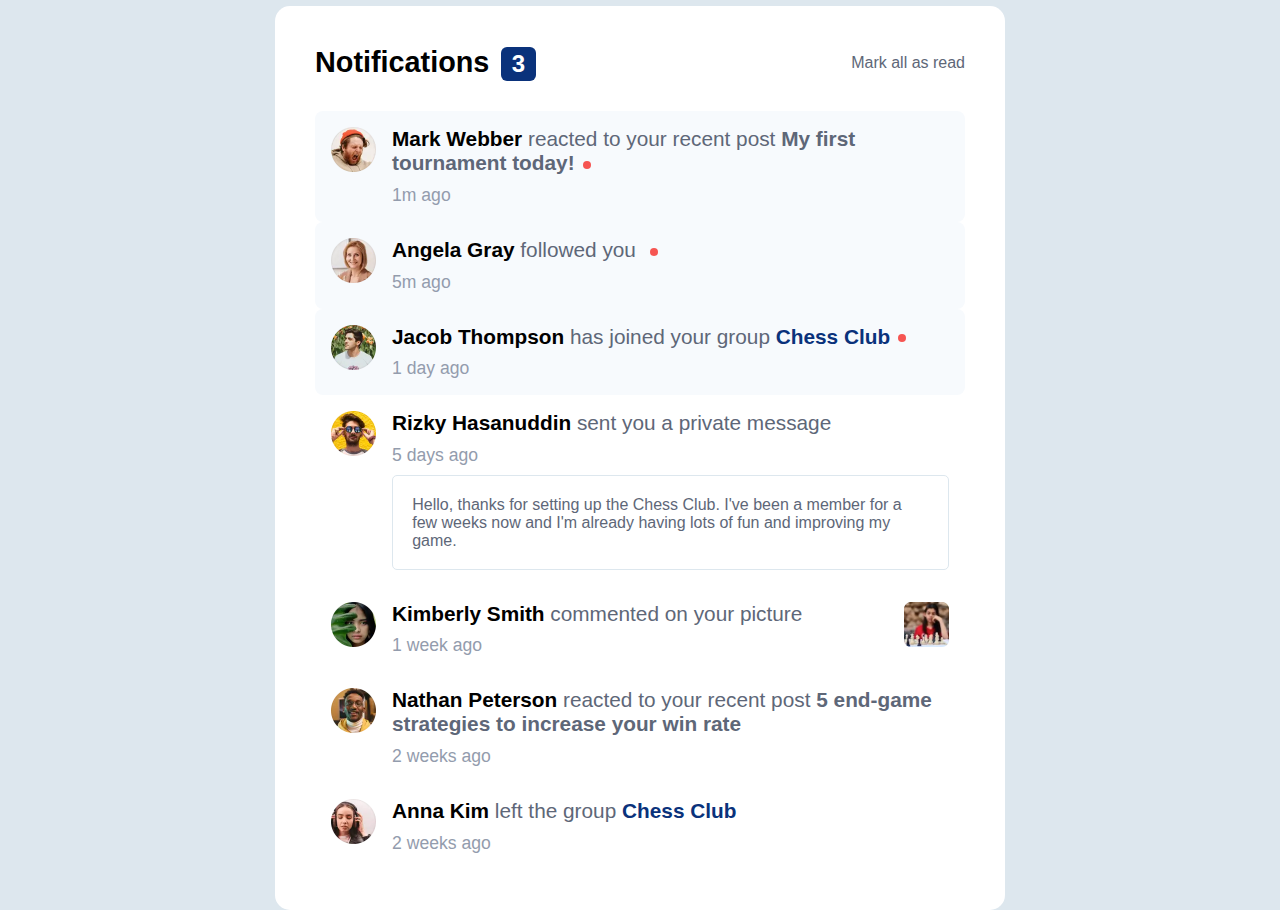
==== index.html @ 42d2faed "actulizar carpetas" ====
<!DOCTYPE html>
<html lang="en">
  <head>
    <meta charset="UTF-8" />
    <meta name="viewport" content="width=device-width, initial-scale=1.0" />
    <!-- displays site properly based on user's device -->

    <link
      rel="icon"
      type="image/png"
      sizes="32x32"
      href="./assets/images/favicon-32x32.png"
    />
    <link rel="stylesheet" href="/css/main.css">

    <title>Frontend Mentor | Notifications page</title>

    <!-- Feel free to remove these styles or customise in your own stylesheet 👍 -->
    <style>
      .attribution {
        font-size: 11px;
        text-align: center;
      }
      .attribution a {
        color: hsl(228, 45%, 44%);
      }
    </style>
  </head>
  <body>
    <!--Notifications-->
    <main class="notifications">
      <!--Header-->
      <header class="header">
        <h1 class="header__title">Notifications <span class="unread-count">3</span></h1>
        <a href="#" class="header__link">Mark all as read</a>
      </header>

      <!--Notification unread-->
      <article class="notification notification--unread">
        <img src="assets/images/avatar-mark-webber.webp" alt="User Avatar" class="avatar">
        <h2 class="notification__title"><strong>Mark Webber</strong> reacted to your recent post <a href="#"
            class="link link--post">My first tournament
            today!</a><span class="unread-bubble"></span></h2>
        <p class="date">1m ago</p>
      </article>

      <!--Notification unread-->
      <article class="notification notification--unread">
        <img src="assets/images/avatar-angela-gray.webp" alt="User Avatar" class="avatar">
        <h2 class="notification__title"><strong>Angela Gray</strong> followed you <span class="unread-bubble"></span></h2>
        <p class="date">5m ago</p>
      </article>

      <!--Notification unread-->
      <article class="notification notification--unread">
        <img
          src="assets/images/avatar-jacob-thompson.webp" alt="" class="avatar"/>
        <h2 class="notification__title"> <strong>Jacob Thompson</strong> has joined your group <a href="#" class="link link--group">Chess Club</a><span class="unread-bubble"></span></h2> 
        <p class="date">1 day ago</p>
        
      </article>

      

      <!--Notification with message-->
      <article class="notification notification--message">
        <img
          src="assets/images/avatar-rizky-hasanuddin.webp"
          alt=""
          class="avatar"
        />
        <h2 class="notification__title">
          <strong>Rizky Hasanuddin </strong> sent you a private message
        </h2>
        <p class="date">5 days ago</p>
        <p class="notification__message">
          Hello, thanks for setting up the Chess Club. I've been a member for a
          few weeks now and I'm already having lots of fun and improving my
          game.
        </p>
      </article>

      <!--Notification picture-->
      <article class="notification notification--picture">
        <img
          src="assets/images/avatar-kimberly-smith.webp" alt="" class="avatar"/>
        <h2 class="notification__title"> <strong> Kimberly Smith</strong> commented on your picture </span></h2> 
        <p class="date">1 week ago </p>
        <img src="/assets/images/image-chess.webp" alt="" class="notification__image">
      </article>

       <!--Notification-->
       <article class="notification">
        <img src="assets/images/avatar-nathan-peterson.webp" alt="User Avatar" class="avatar">
        <h2 class="notification__title"><strong>Nathan Peterson</strong> reacted to your recent post <a href="#"
            class="link link--post"> 5 end-game strategies to increase your win rate</a></h2>
        <p class="date">2 weeks ago</p>
      </article>

            <!--Notification -->
      <article class="notification">
        <img
          src="assets/images/avatar-anna-kim.webp" alt="" class="avatar"/>
        <h2 class="notification__title"> <strong>Anna Kim</strong> left the group <a href="#" class="link link--group">Chess Club</a></span></h2> 
        <p class="date">2 weeks ago</p>
        
      </article>
    </main>
  </body>
</html>
---- css/main.css ----
/*General*/
:root{
    --very-light-blue: #DDE7EE;
    --dark-grey-blue: #5E6778; 
    --grey-blue:#939CAD;
    --blue: #0A327B;
    --snow: #F7FAFD;
    --red: #F65552;
}
*{
    box-sizing: border-box;
}

html,body{
    height: 100%;
}
body{
    font-family: sans-serif;
    display: flex;
    justify-content: center;
    align-items: center;
    background-color: var(--very-light-blue);
}
a{
    text-decoration: none;
    color: var(--dark-grey-blue);
}

/* Notifications */
.notifications{
    max-width: 730px;
    background-color: white;
    border-radius: 15px;
    padding: 2.5rem;
}

/* Header */
.header{
    display: flex;
    align-items: center;
    justify-content: space-between;
    margin-bottom: 2rem;
}
.header__title{
    margin: 0;
    font-size: 1.8rem;
}
.unread-count{
    background-color: var(--blue);
    color: white;
    font-size: 1.5rem;
    padding: .2rem .7rem;
    border-radius: 6px;
    margin-left: .2rem;
}

/* Notification */

.notification{
    padding: 1rem;
    display: grid;
    column-gap: 1rem;
    row-gap: .6rem;
     /*Definir areas segun el preview, para indicar que no hay nada(.)*/
     grid-template-areas: 
     "avatar title"
     "avatar date";
     grid-template-columns: min-content 1fr;
   
}
/* Notification unread*/
.notification--unread{
    background-color: var(--snow);
    border-radius: 8px;
}
.notification--message{
     /*Definir areas segun el preview, para indicar que no hay nada(.)*/
     grid-template-areas: 
     "avatar title"
     "avatar date"
     ". message";
}

.notification--picture{
    grid-template-areas: 
    "avatar title image"
    "avatar date image ";
    grid-template-columns: min-content 1fr min-content;
}

/*Cualquier elemento descendente*/
.notification > *{
    margin: 0;
}
.avatar{
    width: 45px;
    height: auto;
    grid-area: avatar;
}
.notification__title{
    font-weight: normal;
    grid-area: title;
    font-size: 1.3rem;
    color: var(--dark-grey-blue);
}
.link{
    font-weight: bold;  
}
.link--group{
    color: var(--blue);
}
.unread-bubble{
    background-color: var(--red);
    width: 8px;
    height: 8px;
    display: inline-block;
    border-radius: 50%;
    margin-left: .5rem;
    vertical-align: middle;
    
}
.notification__title strong{
    color: black;
}
.date{
    grid-area: date;
    font-size: 1.1rem;
    color: var(--grey-blue);
}
.notification__message{
    grid-area: message;
    border: 1px solid var(--very-light-blue);
    border-radius: 5px;
    padding: 1.2rem;
    color: var(--dark-grey-blue); 
}
.notification__image{
    width: 45px;
    height: 45px;
    grid-area: image;
}
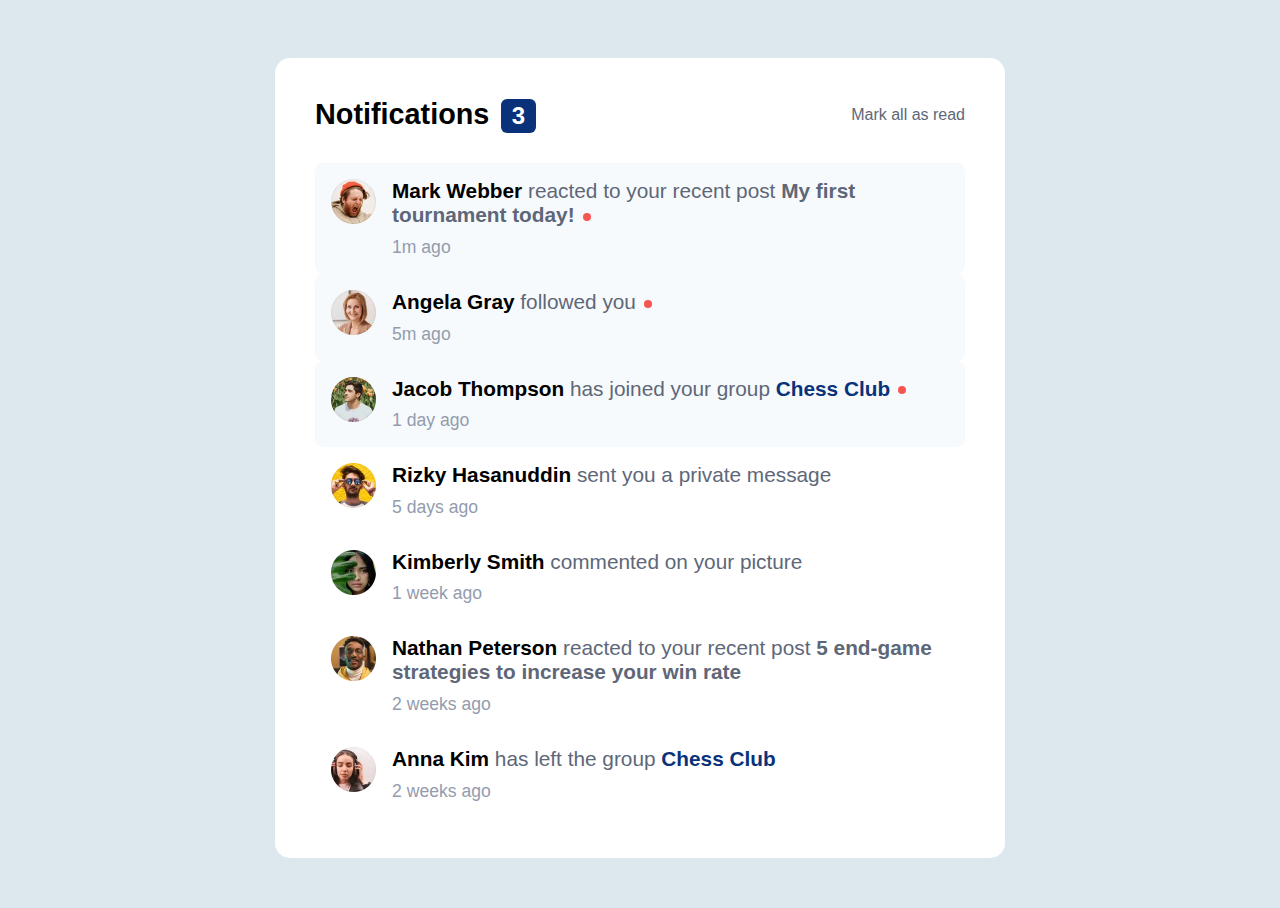
==== commit 6ad32690: "agregar el resto de notificaciones al -collections- y desplegarlas con la respectiva funcion" ====
--- a/index.html
+++ b/index.html
@@ -3,6 +3,7 @@
   <head>
     <meta charset="UTF-8" />
     <meta name="viewport" content="width=device-width, initial-scale=1.0" />
+    <title>Frontend Mentor | Notifications page</title>
     <!-- displays site properly based on user's device -->
 
     <link
@@ -12,8 +13,7 @@
       href="./assets/images/favicon-32x32.png"
     />
     <link rel="stylesheet" href="/css/main.css">
-
-    <title>Frontend Mentor | Notifications page</title>
+    <script defer src="/js/main.js"></script>
 
     <!-- Feel free to remove these styles or customise in your own stylesheet 👍 -->
     <style>
@@ -27,15 +27,16 @@
     </style>
   </head>
   <body>
-    <!--Notifications-->
+    
+    
     <main class="notifications">
-      <!--Header-->
+      
       <header class="header">
         <h1 class="header__title">Notifications <span class="unread-count">3</span></h1>
         <a href="#" class="header__link">Mark all as read</a>
       </header>
-
-      <!--Notification unread-->
+<!--
+     Notification unread
       <article class="notification notification--unread">
         <img src="assets/images/avatar-mark-webber.webp" alt="User Avatar" class="avatar">
         <h2 class="notification__title"><strong>Mark Webber</strong> reacted to your recent post <a href="#"
@@ -44,14 +45,14 @@
         <p class="date">1m ago</p>
       </article>
 
-      <!--Notification unread-->
+      Notification unread
       <article class="notification notification--unread">
         <img src="assets/images/avatar-angela-gray.webp" alt="User Avatar" class="avatar">
         <h2 class="notification__title"><strong>Angela Gray</strong> followed you <span class="unread-bubble"></span></h2>
         <p class="date">5m ago</p>
       </article>
 
-      <!--Notification unread-->
+      Notification unread
       <article class="notification notification--unread">
         <img
           src="assets/images/avatar-jacob-thompson.webp" alt="" class="avatar"/>
@@ -62,7 +63,7 @@
 
       
 
-      <!--Notification with message-->
+      Notification with message
       <article class="notification notification--message">
         <img
           src="assets/images/avatar-rizky-hasanuddin.webp"
@@ -80,7 +81,7 @@
         </p>
       </article>
 
-      <!--Notification picture-->
+      Notification picture
       <article class="notification notification--picture">
         <img
           src="assets/images/avatar-kimberly-smith.webp" alt="" class="avatar"/>
@@ -89,7 +90,7 @@
         <img src="/assets/images/image-chess.webp" alt="" class="notification__image">
       </article>
 
-       <!--Notification-->
+       Notification
        <article class="notification">
         <img src="assets/images/avatar-nathan-peterson.webp" alt="User Avatar" class="avatar">
         <h2 class="notification__title"><strong>Nathan Peterson</strong> reacted to your recent post <a href="#"
@@ -97,7 +98,7 @@
         <p class="date">2 weeks ago</p>
       </article>
 
-            <!--Notification -->
+            Notification 
       <article class="notification">
         <img
           src="assets/images/avatar-anna-kim.webp" alt="" class="avatar"/>
@@ -105,6 +106,8 @@
         <p class="date">2 weeks ago</p>
         
       </article>
+    
+  -->
     </main>
   </body>
 </html>
--- a/css/main.css
+++ b/css/main.css
@@ -29,6 +29,7 @@
 /* Notifications */
 .notifications{
     max-width: 730px;
+    min-width: 480px;
     background-color: white;
     border-radius: 15px;
     padding: 2.5rem;
